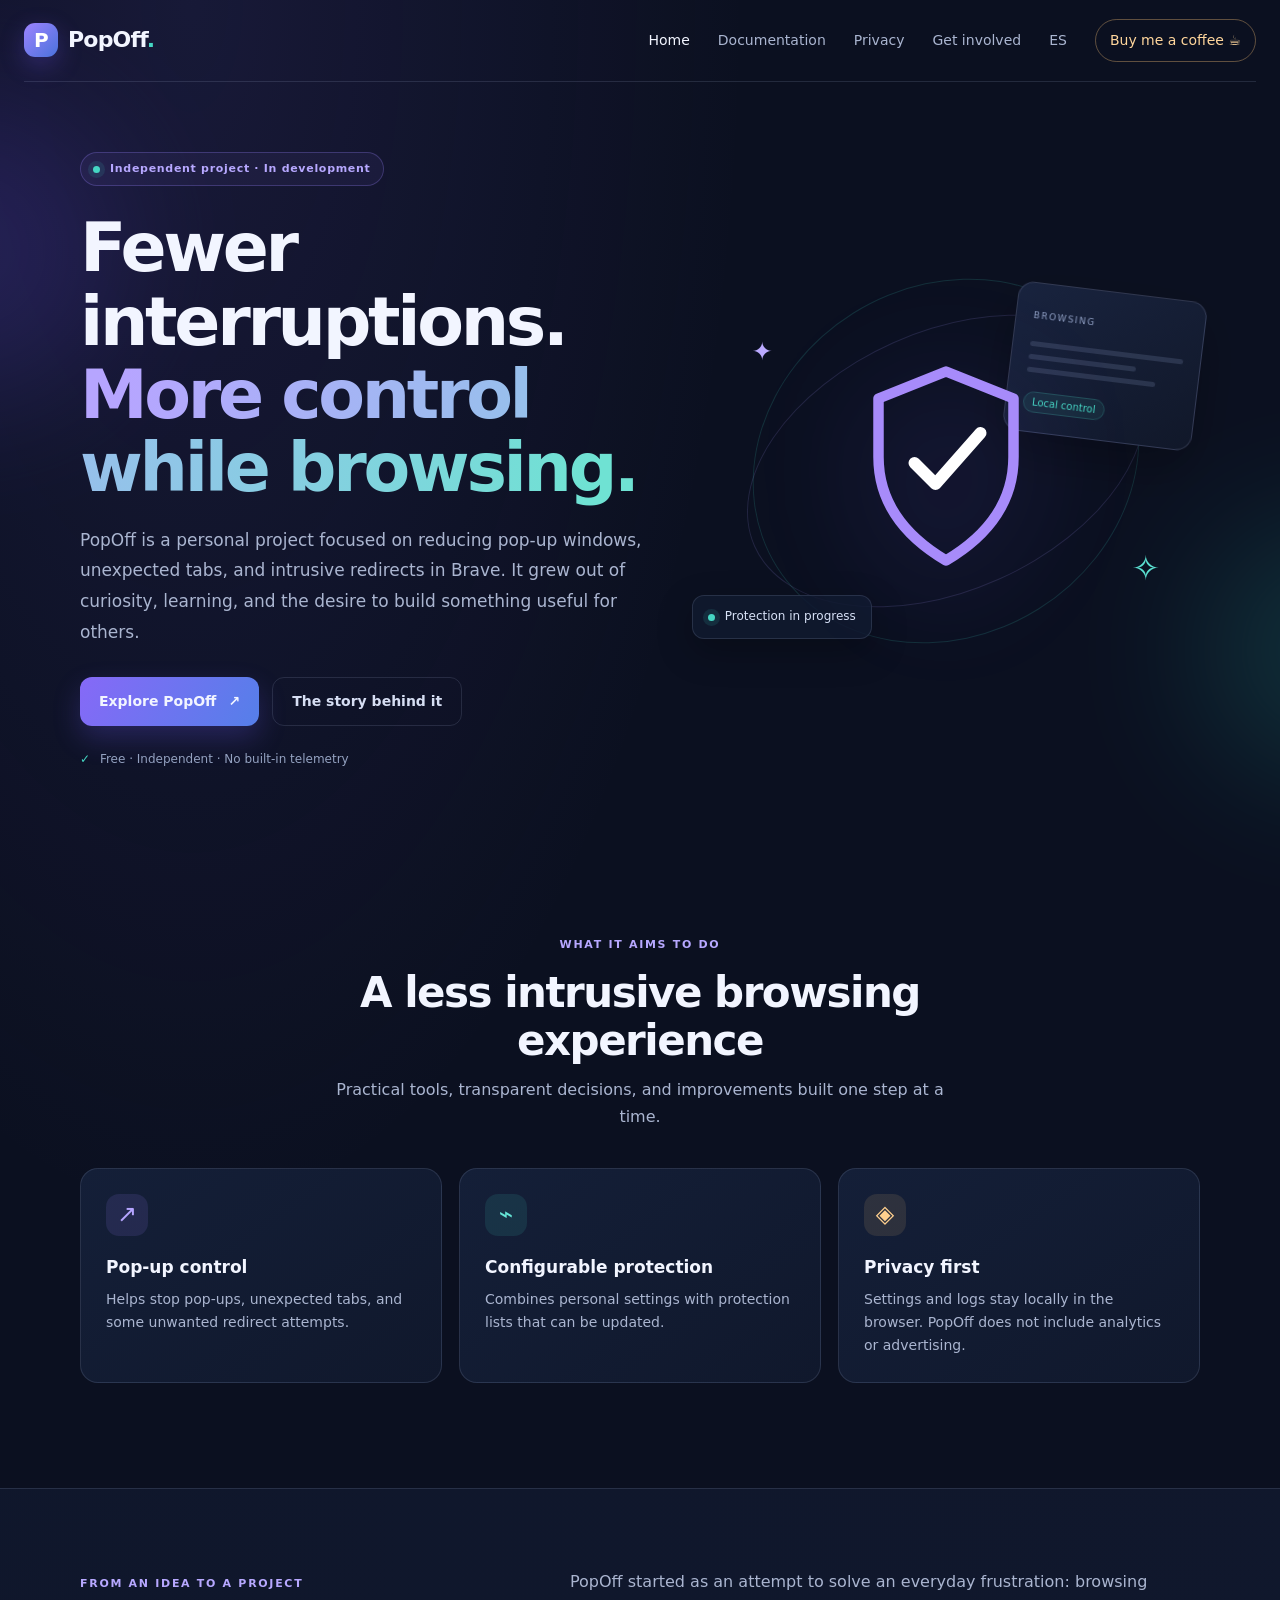
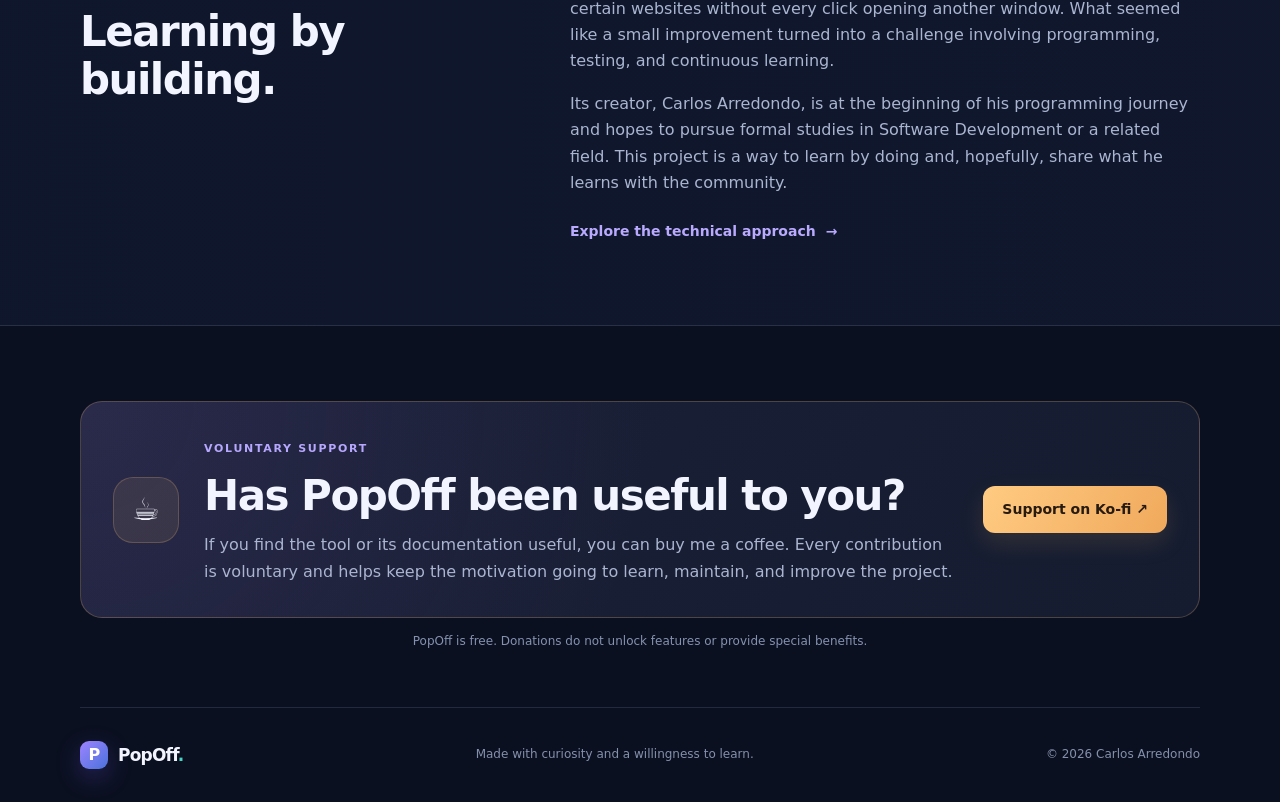
==== site/en/index.html @ ce839a7e "Add complete English version of the PopOff website" ====
<!doctype html>
<html lang="en"><head><meta charset="utf-8"><meta name="viewport" content="width=device-width,initial-scale=1"><meta name="theme-color" content="#0b1020"><meta name="description" content="PopOff is an independent project focused on reducing intrusive pop-ups and unwanted redirects in Brave."><title>PopOff — Browse with more peace of mind</title><link rel="stylesheet" href="../styles.css"><script defer src="../script.js"></script></head>
<body><div class="ambient ambient-one"></div><div class="ambient ambient-two"></div><header class="site-header"><a class="brand" href="index.html" aria-label="PopOff home"><span class="brand-mark">P</span><span>PopOff<span class="brand-dot">.</span></span></a><button class="menu-toggle" aria-label="Open menu" aria-expanded="false">☰</button><nav class="nav-links" aria-label="Main navigation"><a class="active" href="index.html">Home</a><a href="docs.html">Documentation</a><a href="privacy.html">Privacy</a><a href="contribute.html">Get involved</a><a class="language-switch" href="../index.html" lang="es" aria-label="Ver en español">ES</a><a class="nav-support" href="https://ko-fi.com/carlosarredondo24" target="_blank" rel="noopener noreferrer">Buy me a coffee ☕</a></nav></header>
<main><section class="hero wrap"><div class="hero-copy"><div class="eyebrow"><span class="pulse"></span> Independent project · In development</div><h1>Fewer interruptions.<br><span class="gradient-text">More control while browsing.</span></h1><p class="hero-lead">PopOff is a personal project focused on reducing pop-up windows, unexpected tabs, and intrusive redirects in Brave. It grew out of curiosity, learning, and the desire to build something useful for others.</p><div class="hero-actions"><a class="button button-primary" href="docs.html">Explore PopOff <span>↗</span></a><a class="button button-quiet" href="#story">The story behind it</a></div><div class="hero-note"><span class="check">✓</span> Free · Independent · No built-in telemetry</div></div>
<div class="hero-art" aria-label="Abstract digital protection illustration"><div class="orbit orbit-a"></div><div class="orbit orbit-b"></div><div class="glass-card card-back"><span class="tiny-label">BROWSING</span><div class="fake-lines"><i></i><i></i><i></i></div><span class="fake-pill">Local control</span></div><div class="shield"><svg viewBox="0 0 120 140" role="img" aria-label="Shield"><path d="M60 7 105 25v39c0 31-18 53-45 69C33 117 15 95 15 64V25z" fill="none" stroke="url(#g)" stroke-width="7" stroke-linejoin="round"/><path d="m39 68 14 14 30-34" fill="none" stroke="#fff" stroke-width="8" stroke-linecap="round" stroke-linejoin="round"/><defs><linearGradient id="g" x1="15" y1="7" x2="105" y2="133"><stop stop-color="#a78bfa"/><stop offset="1" stop-color="#35d6c5"/></linearGradient></defs></svg></div><div class="status-chip"><span class="status-dot"></span> Protection in progress</div><div class="spark spark-one">✦</div><div class="spark spark-two">✧</div></div></section>
<section class="wrap section"><div class="section-heading"><span class="kicker">WHAT IT AIMS TO DO</span><h2>A less intrusive browsing experience</h2><p>Practical tools, transparent decisions, and improvements built one step at a time.</p></div><div class="feature-grid"><article class="feature-card"><span class="feature-icon purple">↗</span><h3>Pop-up control</h3><p>Helps stop pop-ups, unexpected tabs, and some unwanted redirect attempts.</p></article><article class="feature-card"><span class="feature-icon teal">⌁</span><h3>Configurable protection</h3><p>Combines personal settings with protection lists that can be updated.</p></article><article class="feature-card"><span class="feature-icon amber">◈</span><h3>Privacy first</h3><p>Settings and logs stay locally in the browser. PopOff does not include analytics or advertising.</p></article></div></section>
<section class="story-section" id="story"><div class="wrap story-grid"><div><span class="kicker">FROM AN IDEA TO A PROJECT</span><h2>Learning by building.</h2></div><div class="story-copy"><p>PopOff started as an attempt to solve an everyday frustration: browsing certain websites without every click opening another window. What seemed like a small improvement turned into a challenge involving programming, testing, and continuous learning.</p><p>Its creator, Carlos Arredondo, is at the beginning of his programming journey and hopes to pursue formal studies in Software Development or a related field. This project is a way to learn by doing and, hopefully, share what he learns with the community.</p><a class="text-link" href="docs.html">Explore the technical approach <span>→</span></a></div></div></section>
<section class="wrap support-section"><div class="support-card"><div class="coffee-orb">☕</div><div><span class="kicker">VOLUNTARY SUPPORT</span><h2>Has PopOff been useful to you?</h2><p>If you find the tool or its documentation useful, you can buy me a coffee. Every contribution is voluntary and helps keep the motivation going to learn, maintain, and improve the project.</p></div><a class="button button-coffee" href="https://ko-fi.com/carlosarredondo24" target="_blank" rel="noopener noreferrer">Support on Ko-fi ↗</a></div><p class="support-footnote">PopOff is free. Donations do not unlock features or provide special benefits.</p></section></main>
<footer class="site-footer wrap"><a class="brand" href="index.html"><span class="brand-mark">P</span><span>PopOff<span class="brand-dot">.</span></span></a><span>Made with curiosity and a willingness to learn.</span><span>© <span data-year></span> Carlos Arredondo</span></footer></body></html>
---- site/styles.css ----
:root{color-scheme:dark;--bg:#0b1020;--panel:#111a30;--panel2:#151f39;--text:#f2f5ff;--muted:#aab5d0;--line:rgba(185,199,235,.14);--purple:#9a83ff;--teal:#45d6c3;--amber:#ffc778;--max:1120px}*{box-sizing:border-box}html{scroll-behavior:smooth}body{margin:0;background:radial-gradient(ellipse at 15% 0%,rgba(95,75,190,.15),transparent 36%),var(--bg);color:var(--text);font:16px/1.65 Inter,ui-sans-serif,system-ui,-apple-system,"Segoe UI",sans-serif;overflow-x:hidden}a{color:inherit;text-decoration:none}.wrap{width:min(var(--max),calc(100% - 48px));margin-inline:auto}.ambient{position:absolute;pointer-events:none;filter:blur(70px);opacity:.18;border-radius:50%;z-index:-1}.ambient-one{width:300px;height:300px;background:#7454ff;top:100px;left:-180px}.ambient-two{width:260px;height:260px;background:#25bba9;right:-180px;top:520px}.site-header{width:min(1280px,calc(100% - 48px));height:82px;margin:auto;display:flex;align-items:center;justify-content:space-between;border-bottom:1px solid var(--line);position:relative;z-index:5}.brand{display:inline-flex;align-items:center;gap:10px;font-size:22px;font-weight:800;letter-spacing:-.8px}.brand-mark{width:34px;height:34px;border-radius:11px;background:linear-gradient(135deg,#9d83ff,#4a72db);display:grid;place-items:center;color:white;font-size:20px;box-shadow:0 8px 24px #775bff44}.brand-dot{color:var(--teal)}.nav-links{display:flex;align-items:center;gap:28px;color:var(--muted);font-size:14px}.nav-links a{transition:color .2s}.nav-links a:hover,.nav-links a.active{color:var(--text)}.nav-support{padding:9px 14px;border:1px solid rgba(255,199,120,.35);border-radius:999px;color:#ffd69c!important}.menu-toggle{display:none;background:none;border:0;color:white;font-size:24px}.hero{min-height:610px;display:grid;grid-template-columns:1.05fr .95fr;align-items:center;gap:50px;padding-block:70px 90px}.eyebrow,.kicker{font-size:11px;font-weight:800;letter-spacing:1.7px;color:#b7a8ff}.eyebrow{display:inline-flex;align-items:center;gap:10px;padding:7px 12px;border:1px solid #9a83ff44;border-radius:99px;background:#9a83ff10;letter-spacing:.7px}.pulse,.status-dot{width:7px;height:7px;border-radius:50%;background:var(--teal);box-shadow:0 0 0 5px #45d6c31c}.hero h1{font-size:clamp(42px,5.4vw,68px);line-height:1.08;letter-spacing:-3.3px;margin:25px 0 20px}.gradient-text{background:linear-gradient(100deg,#b6a5ff 5%,#6fe2d3 95%);background-clip:text;color:transparent}.hero-lead{font-size:17px;color:var(--muted);max-width:610px;line-height:1.8}.hero-actions{display:flex;gap:13px;flex-wrap:wrap;margin-top:30px}.button{display:inline-flex;align-items:center;justify-content:center;gap:12px;padding:12px 19px;border-radius:12px;font-weight:750;font-size:14px;transition:transform .2s,box-shadow .2s}.button:hover{transform:translateY(-2px)}.button-primary{background:linear-gradient(120deg,#8669f7,#557fe9);box-shadow:0 12px 28px #725cfb3d}.button-quiet{border:1px solid var(--line);color:#d6def3}.hero-note{font-size:12px;color:#94a2c1;margin-top:24px}.check{color:var(--teal);font-weight:900;margin-right:6px}.hero-art{height:440px;position:relative;display:grid;place-items:center}.orbit{position:absolute;border:1px solid #a79bff26;border-radius:50%;transform:rotate(-24deg)}.orbit-a{width:420px;height:260px}.orbit-b{width:350px;height:400px;transform:rotate(58deg);border-color:#43d5c327}.shield{width:180px;height:200px;display:grid;place-items:center;filter:drop-shadow(0 20px 55px #765bff66);z-index:2}.shield svg{width:100%;height:100%;overflow:visible}.glass-card{position:absolute;width:190px;padding:17px;border:1px solid #c2cbef2b;border-radius:16px;background:linear-gradient(145deg,#1a2542dd,#11182add);backdrop-filter:blur(12px);box-shadow:0 20px 50px #0004}.card-back{right:0;top:50px;transform:rotate(7deg)}.tiny-label{font-size:9px;letter-spacing:1.5px;color:#91a1c5}.fake-lines{display:grid;gap:8px;margin:15px 0}.fake-lines i{height:5px;border-radius:9px;background:#8193bd35}.fake-lines i:nth-child(2){width:70%}.fake-lines i:nth-child(3){width:84%}.fake-pill{font-size:10px;color:var(--teal);background:#45d6c315;border:1px solid #45d6c333;padding:4px 8px;border-radius:99px}.status-chip{position:absolute;bottom:42px;left:0;padding:11px 15px;border:1px solid var(--line);border-radius:12px;background:#111a30d9;display:flex;align-items:center;gap:10px;font-size:12px;color:#d8e2f7;box-shadow:0 12px 35px #0004}.spark{position:absolute;color:#bbaaff}.spark-one{top:90px;left:60px;font-size:25px}.spark-two{bottom:85px;right:40px;font-size:34px;color:#5be0d1}.section{padding-block:70px 105px}.section-heading{text-align:center;max-width:620px;margin:0 auto 38px}.section-heading h2,.story-grid h2,.support-card h2{font-size:clamp(29px,3.5vw,42px);letter-spacing:-1.5px;line-height:1.15;margin:12px 0}.section-heading p,.support-card p{color:var(--muted);margin:0}.feature-grid{display:grid;grid-template-columns:repeat(3,1fr);gap:17px}.feature-card,.doc-cards article{background:linear-gradient(145deg,#141f38,#10182c);border:1px solid var(--line);border-radius:18px;padding:25px;min-height:200px}.feature-icon{width:42px;height:42px;display:grid;place-items:center;border-radius:13px;font-size:24px}.purple{background:#9a83ff20;color:#b6a5ff}.teal{background:#45d6c31c;color:#65e5d6}.amber{background:#ffc7781c;color:#ffd08e}.feature-card h3,.doc-cards h3{font-size:17px;margin:17px 0 7px}.feature-card p,.doc-cards p{color:var(--muted);font-size:14px;margin:0}.story-section{background:linear-gradient(90deg,#111a30b8,#121b31b8);border-block:1px solid var(--line);padding:80px 0}.story-grid{display:grid;grid-template-columns:.8fr 1.2fr;gap:70px;align-items:start}.story-copy{color:var(--muted);font-size:16px}.story-copy p:first-child{margin-top:0}.text-link{display:inline-flex;gap:10px;align-items:center;color:#b9aaff;font-weight:750;font-size:14px;margin-top:8px}.support-section{padding-block:75px 55px}.support-card{display:grid;grid-template-columns:auto 1fr auto;align-items:center;gap:25px;padding:32px;border:1px solid #ffc7783b;border-radius:22px;background:radial-gradient(circle at 0 0,#7555a72b,transparent 50%),linear-gradient(120deg,#1b2138,#151c30)}.coffee-orb{width:66px;height:66px;border-radius:20px;display:grid;place-items:center;font-size:31px;background:#ffc77818;border:1px solid #ffc77835}.button-coffee{background:linear-gradient(120deg,#ffcb82,#f0a95c);color:#271a10;white-space:nowrap;box-shadow:0 10px 25px #e6a95b24}.support-footnote{text-align:center;color:#8492b0;font-size:12px;margin:14px 0 0}.site-footer{min-height:95px;border-top:1px solid var(--line);display:flex;align-items:center;justify-content:space-between;gap:18px;color:#8390ac;font-size:12px}.site-footer .brand{color:var(--text);font-size:17px}.site-footer .brand-mark{width:28px;height:28px;font-size:16px;border-radius:9px}.page-main{padding-block:75px 100px;max-width:900px}.page-intro{padding-bottom:35px;border-bottom:1px solid var(--line);margin-bottom:35px}.page-intro h1{font-size:clamp(38px,5vw,58px);letter-spacing:-2px;line-height:1.1;margin:15px 0}.page-intro p{max-width:680px;color:var(--muted);font-size:17px}.status-label{display:inline-block;color:#75e1d3;background:#45d6c315;border:1px solid #45d6c333;border-radius:99px;padding:5px 11px;font-size:12px}.doc-block{padding:25px 0;border-bottom:1px solid var(--line)}.doc-block h2{font-size:24px;letter-spacing:-.7px;margin:0 0 13px}.doc-block p,.doc-block li{color:var(--muted);line-height:1.8}.doc-cards{display:grid;grid-template-columns:repeat(2,1fr);gap:13px;margin-top:18px}.doc-cards article{min-height:145px;padding:20px}.doc-cards h3{margin:0 0 7px}.principle-list{padding-left:20px}.principle-list li{padding:4px 0}.notice{margin-top:30px;padding:17px 20px;border-left:3px solid var(--teal);border-radius:0 12px 12px 0;background:#45d6c310;color:#b8c5df;font-size:14px}.doc-block code{color:#c7baff;background:#a28cff18;padding:2px 6px;border-radius:5px}@media(max-width:800px){.nav-links{gap:16px}.hero{grid-template-columns:1fr;padding-top:60px;gap:10px}.hero-art{height:340px;max-width:520px;width:100%;margin:auto}.orbit-a{width:340px}.orbit-b{height:330px}.feature-grid{grid-template-columns:1fr}.feature-card{min-height:0}.story-grid{grid-template-columns:1fr;gap:18px}.support-card{grid-template-columns:auto 1fr}.support-card .button{grid-column:1/-1;justify-self:start}.site-footer{flex-wrap:wrap;padding-block:20px}.site-footer span:nth-child(2){display:none}}@media(max-width:620px){.wrap,.site-header{width:calc(100% - 34px)}.site-header{height:70px}.menu-toggle{display:block}.nav-links{display:none;position:absolute;top:70px;left:0;right:0;padding:18px;background:#111a30;border:1px solid var(--line);border-radius:0 0 16px 16px;flex-direction:column;align-items:stretch;gap:14px}.nav-links.open{display:flex}.nav-support{text-align:center}.hero{padding-block:55px 55px}.hero h1{letter-spacing:-2px}.hero-lead{font-size:15px}.hero-art{height:300px}.shield{width:140px;height:160px}.card-back{right:-3px;top:20px;transform:scale(.82) rotate(7deg)}.status-chip{bottom:18px;left:-4px}.orbit-a{width:285px;height:210px}.orbit-b{height:280px}.section{padding-block:45px 70px}.story-section{padding-block:55px}.support-section{padding-block:50px 35px}.support-card{grid-template-columns:1fr;padding:24px}.coffee-orb{width:54px;height:54px}.support-card .button{width:100%}.page-main{padding-block:55px 70px}.doc-cards{grid-template-columns:1fr}.site-footer{justify-content:space-between}.site-footer>span:last-child{width:100%}}
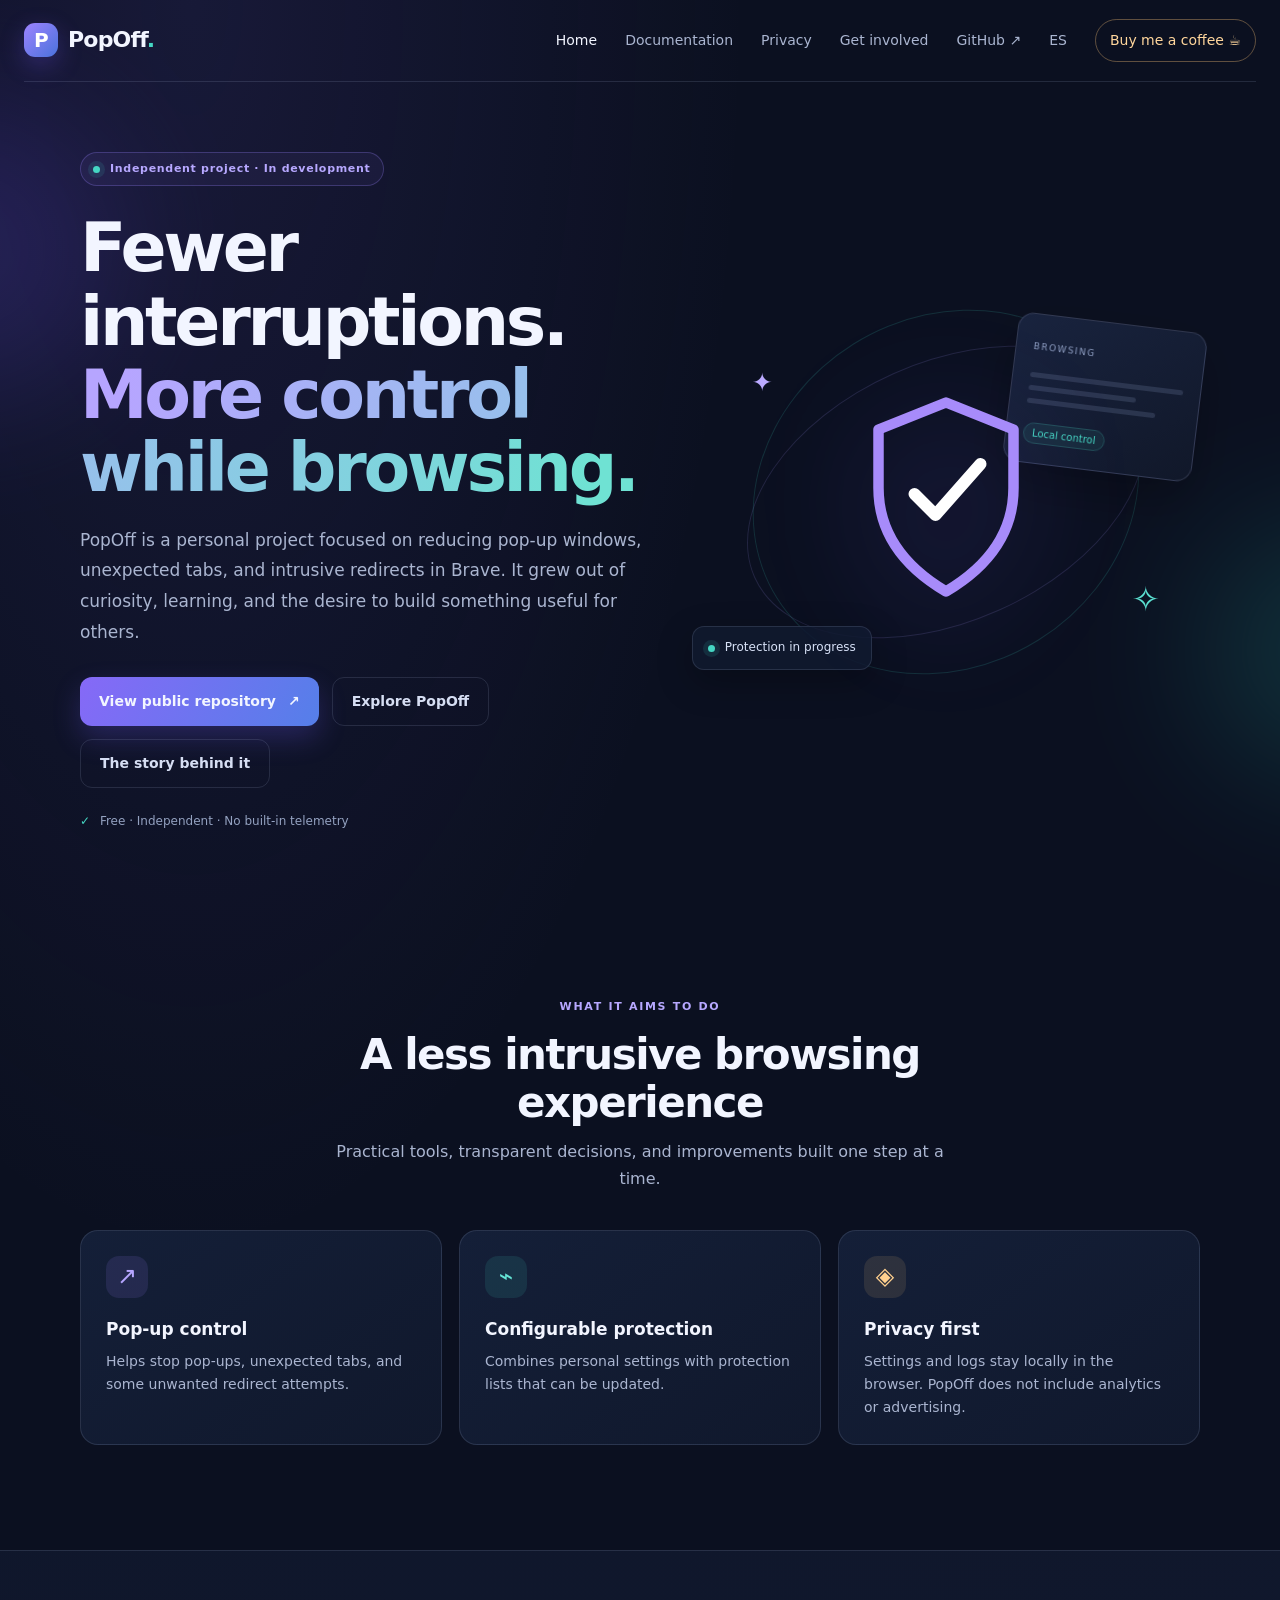
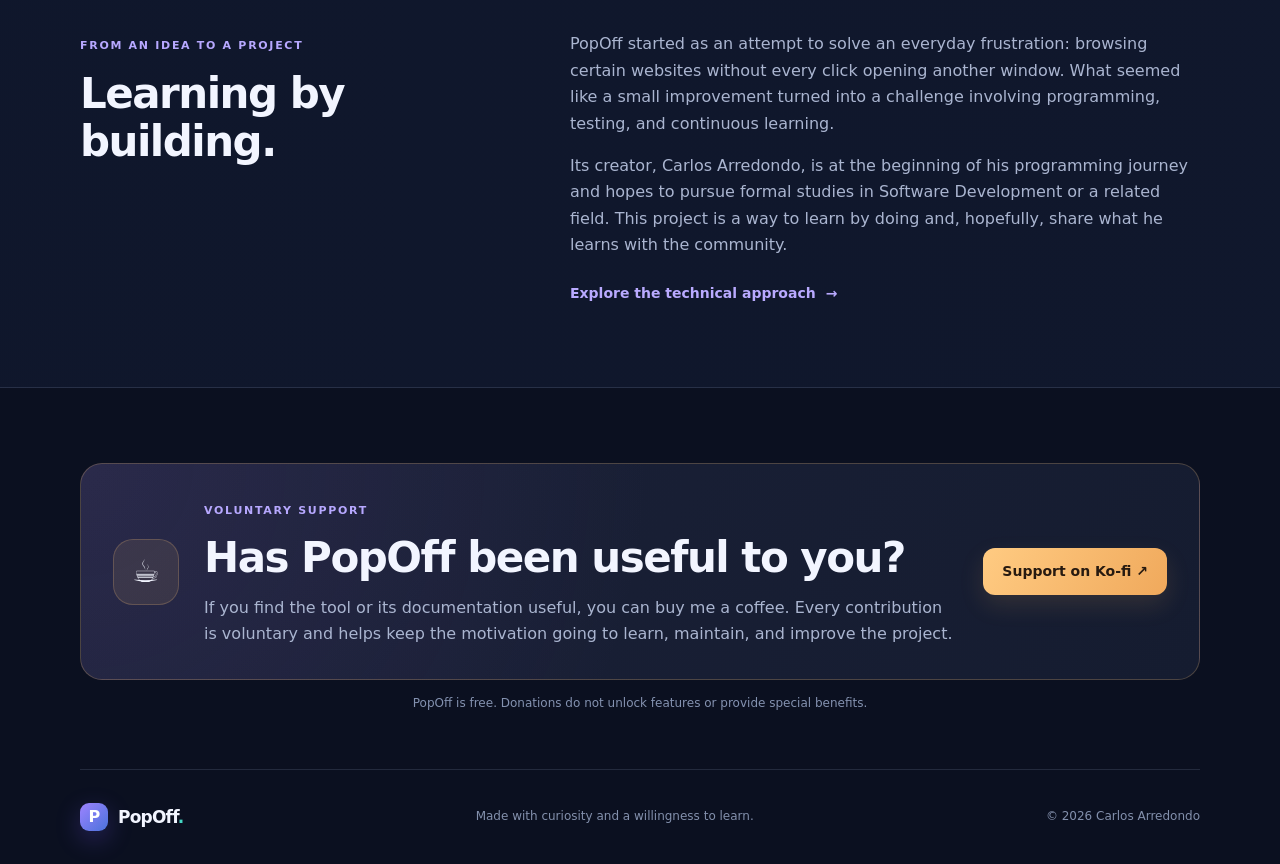
==== commit 2cfe6151: "Add clear GitHub repository links across bilingual site" ====
--- a/site/en/index.html
+++ b/site/en/index.html
@@ -1,7 +1,7 @@
 <!doctype html>
 <html lang="en"><head><meta charset="utf-8"><meta name="viewport" content="width=device-width,initial-scale=1"><meta name="theme-color" content="#0b1020"><meta name="description" content="PopOff is an independent project focused on reducing intrusive pop-ups and unwanted redirects in Brave."><title>PopOff — Browse with more peace of mind</title><link rel="stylesheet" href="../styles.css"><script defer src="../script.js"></script></head>
-<body><div class="ambient ambient-one"></div><div class="ambient ambient-two"></div><header class="site-header"><a class="brand" href="index.html" aria-label="PopOff home"><span class="brand-mark">P</span><span>PopOff<span class="brand-dot">.</span></span></a><button class="menu-toggle" aria-label="Open menu" aria-expanded="false">☰</button><nav class="nav-links" aria-label="Main navigation"><a class="active" href="index.html">Home</a><a href="docs.html">Documentation</a><a href="privacy.html">Privacy</a><a href="contribute.html">Get involved</a><a class="language-switch" href="../index.html" lang="es" aria-label="Ver en español">ES</a><a class="nav-support" href="https://ko-fi.com/carlosarredondo24" target="_blank" rel="noopener noreferrer">Buy me a coffee ☕</a></nav></header>
-<main><section class="hero wrap"><div class="hero-copy"><div class="eyebrow"><span class="pulse"></span> Independent project · In development</div><h1>Fewer interruptions.<br><span class="gradient-text">More control while browsing.</span></h1><p class="hero-lead">PopOff is a personal project focused on reducing pop-up windows, unexpected tabs, and intrusive redirects in Brave. It grew out of curiosity, learning, and the desire to build something useful for others.</p><div class="hero-actions"><a class="button button-primary" href="docs.html">Explore PopOff <span>↗</span></a><a class="button button-quiet" href="#story">The story behind it</a></div><div class="hero-note"><span class="check">✓</span> Free · Independent · No built-in telemetry</div></div>
+<body><div class="ambient ambient-one"></div><div class="ambient ambient-two"></div><header class="site-header"><a class="brand" href="index.html" aria-label="PopOff home"><span class="brand-mark">P</span><span>PopOff<span class="brand-dot">.</span></span></a><button class="menu-toggle" aria-label="Open menu" aria-expanded="false">☰</button><nav class="nav-links" aria-label="Main navigation"><a class="active" href="index.html">Home</a><a href="docs.html">Documentation</a><a href="privacy.html">Privacy</a><a href="contribute.html">Get involved</a><a class="nav-github" href="https://github.com/xGalamothx/popoff-lists" target="_blank" rel="noopener noreferrer" aria-label="PopOff public repository on GitHub">GitHub ↗</a><a class="language-switch" href="../index.html" lang="es" data-language-choice="es" aria-label="Ver en español">ES</a><a class="nav-support" href="https://ko-fi.com/carlosarredondo24" target="_blank" rel="noopener noreferrer">Buy me a coffee ☕</a></nav></header>
+<main><section class="hero wrap"><div class="hero-copy"><div class="eyebrow"><span class="pulse"></span> Independent project · In development</div><h1>Fewer interruptions.<br><span class="gradient-text">More control while browsing.</span></h1><p class="hero-lead">PopOff is a personal project focused on reducing pop-up windows, unexpected tabs, and intrusive redirects in Brave. It grew out of curiosity, learning, and the desire to build something useful for others.</p><div class="hero-actions"><a class="button button-primary" href="https://github.com/xGalamothx/popoff-lists" target="_blank" rel="noopener noreferrer">View public repository <span>↗</span></a><a class="button button-quiet" href="docs.html">Explore PopOff</a><a class="button button-quiet" href="#story">The story behind it</a></div><div class="hero-note"><span class="check">✓</span> Free · Independent · No built-in telemetry</div></div>
 <div class="hero-art" aria-label="Abstract digital protection illustration"><div class="orbit orbit-a"></div><div class="orbit orbit-b"></div><div class="glass-card card-back"><span class="tiny-label">BROWSING</span><div class="fake-lines"><i></i><i></i><i></i></div><span class="fake-pill">Local control</span></div><div class="shield"><svg viewBox="0 0 120 140" role="img" aria-label="Shield"><path d="M60 7 105 25v39c0 31-18 53-45 69C33 117 15 95 15 64V25z" fill="none" stroke="url(#g)" stroke-width="7" stroke-linejoin="round"/><path d="m39 68 14 14 30-34" fill="none" stroke="#fff" stroke-width="8" stroke-linecap="round" stroke-linejoin="round"/><defs><linearGradient id="g" x1="15" y1="7" x2="105" y2="133"><stop stop-color="#a78bfa"/><stop offset="1" stop-color="#35d6c5"/></linearGradient></defs></svg></div><div class="status-chip"><span class="status-dot"></span> Protection in progress</div><div class="spark spark-one">✦</div><div class="spark spark-two">✧</div></div></section>
 <section class="wrap section"><div class="section-heading"><span class="kicker">WHAT IT AIMS TO DO</span><h2>A less intrusive browsing experience</h2><p>Practical tools, transparent decisions, and improvements built one step at a time.</p></div><div class="feature-grid"><article class="feature-card"><span class="feature-icon purple">↗</span><h3>Pop-up control</h3><p>Helps stop pop-ups, unexpected tabs, and some unwanted redirect attempts.</p></article><article class="feature-card"><span class="feature-icon teal">⌁</span><h3>Configurable protection</h3><p>Combines personal settings with protection lists that can be updated.</p></article><article class="feature-card"><span class="feature-icon amber">◈</span><h3>Privacy first</h3><p>Settings and logs stay locally in the browser. PopOff does not include analytics or advertising.</p></article></div></section>
 <section class="story-section" id="story"><div class="wrap story-grid"><div><span class="kicker">FROM AN IDEA TO A PROJECT</span><h2>Learning by building.</h2></div><div class="story-copy"><p>PopOff started as an attempt to solve an everyday frustration: browsing certain websites without every click opening another window. What seemed like a small improvement turned into a challenge involving programming, testing, and continuous learning.</p><p>Its creator, Carlos Arredondo, is at the beginning of his programming journey and hopes to pursue formal studies in Software Development or a related field. This project is a way to learn by doing and, hopefully, share what he learns with the community.</p><a class="text-link" href="docs.html">Explore the technical approach <span>→</span></a></div></div></section>
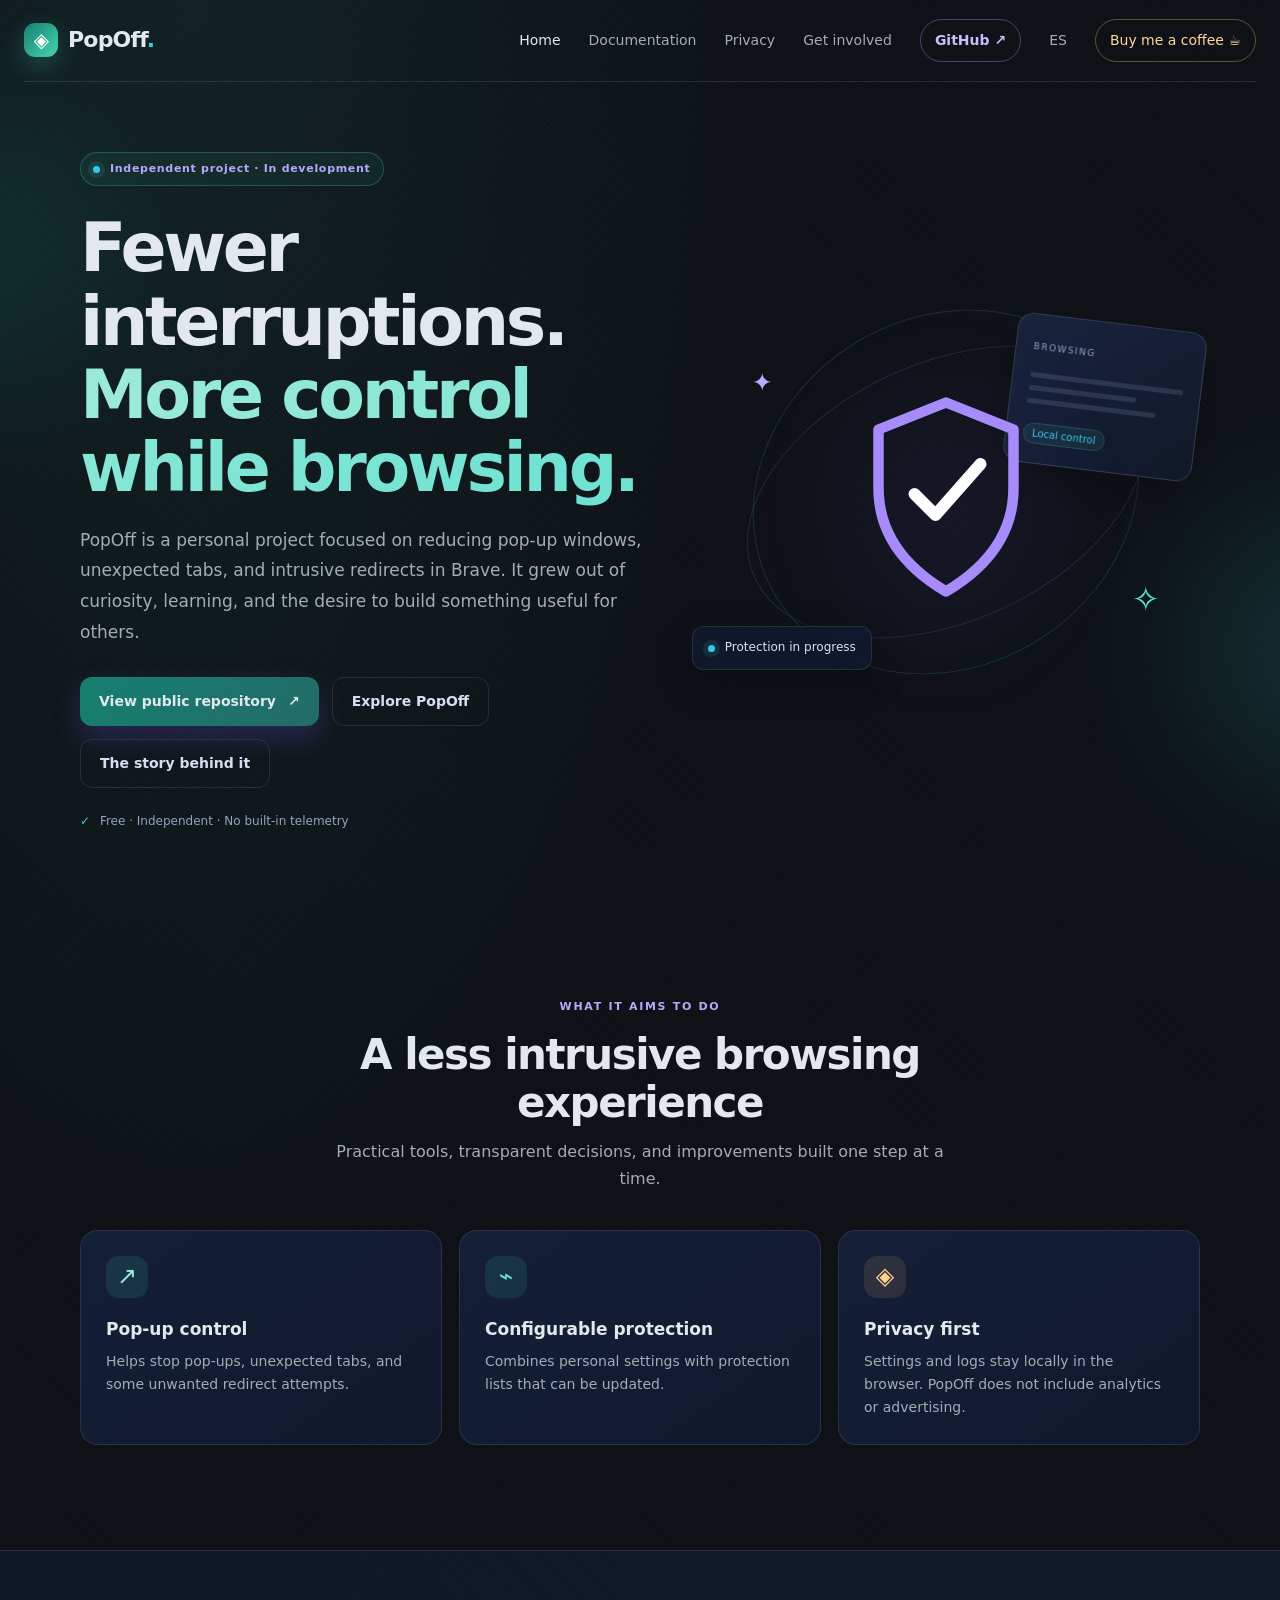
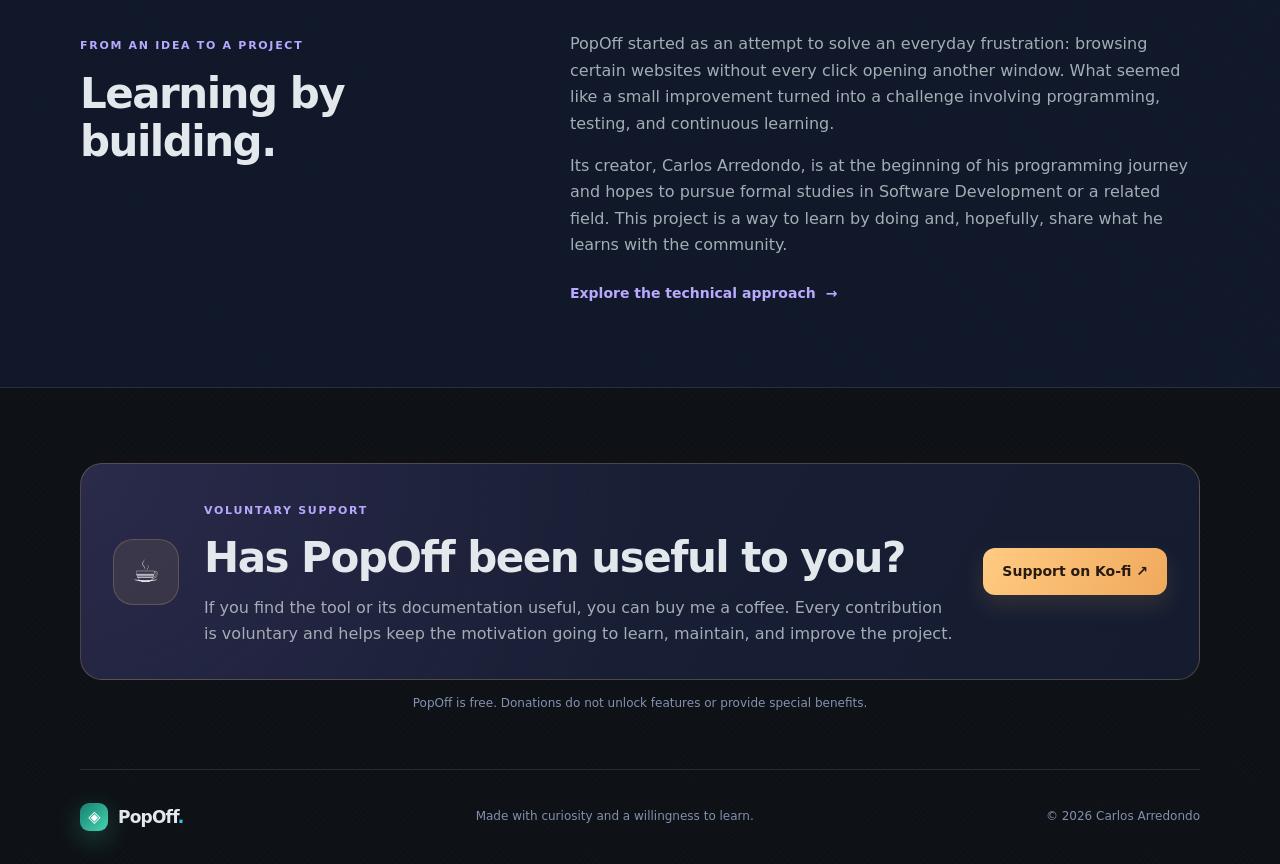
==== commit d5d68c0a: "Refresh public site with PopOff Graphite visual identity" ====
--- a/site/en/index.html
+++ b/site/en/index.html
@@ -1,9 +1,9 @@
 <!doctype html>
-<html lang="en"><head><meta charset="utf-8"><meta name="viewport" content="width=device-width,initial-scale=1"><meta name="theme-color" content="#0b1020"><meta name="description" content="PopOff is an independent project focused on reducing intrusive pop-ups and unwanted redirects in Brave."><title>PopOff — Browse with more peace of mind</title><link rel="stylesheet" href="../styles.css"><script defer src="../script.js"></script></head>
-<body><div class="ambient ambient-one"></div><div class="ambient ambient-two"></div><header class="site-header"><a class="brand" href="index.html" aria-label="PopOff home"><span class="brand-mark">P</span><span>PopOff<span class="brand-dot">.</span></span></a><button class="menu-toggle" aria-label="Open menu" aria-expanded="false">☰</button><nav class="nav-links" aria-label="Main navigation"><a class="active" href="index.html">Home</a><a href="docs.html">Documentation</a><a href="privacy.html">Privacy</a><a href="contribute.html">Get involved</a><a class="nav-github" href="https://github.com/xGalamothx/popoff-lists" target="_blank" rel="noopener noreferrer" aria-label="PopOff public repository on GitHub">GitHub ↗</a><a class="language-switch" href="../index.html" lang="es" data-language-choice="es" aria-label="Ver en español">ES</a><a class="nav-support" href="https://ko-fi.com/carlosarredondo24" target="_blank" rel="noopener noreferrer">Buy me a coffee ☕</a></nav></header>
+<html lang="en"><head><meta charset="utf-8"><meta name="viewport" content="width=device-width,initial-scale=1"><meta name="theme-color" content="#0e1217"><meta name="description" content="PopOff is an independent project focused on reducing intrusive pop-ups and unwanted redirects in Brave."><title>PopOff — Browse with more peace of mind</title><link rel="stylesheet" href="../styles.css"><script defer src="../script.js"></script></head>
+<body><div class="ambient ambient-one"></div><div class="ambient ambient-two"></div><header class="site-header"><a class="brand" href="index.html" aria-label="PopOff home"><span class="brand-mark" aria-hidden="true">◈</span><span>PopOff<span class="brand-dot">.</span></span></a><button class="menu-toggle" aria-label="Open menu" aria-expanded="false">☰</button><nav class="nav-links" aria-label="Main navigation"><a class="active" href="index.html">Home</a><a href="docs.html">Documentation</a><a href="privacy.html">Privacy</a><a href="contribute.html">Get involved</a><a class="nav-github" href="https://github.com/xGalamothx/popoff-lists" target="_blank" rel="noopener noreferrer" aria-label="PopOff public repository on GitHub">GitHub ↗</a><a class="language-switch" href="../index.html" lang="es" data-language-choice="es" aria-label="Ver en español">ES</a><a class="nav-support" href="https://ko-fi.com/carlosarredondo24" target="_blank" rel="noopener noreferrer">Buy me a coffee ☕</a></nav></header>
 <main><section class="hero wrap"><div class="hero-copy"><div class="eyebrow"><span class="pulse"></span> Independent project · In development</div><h1>Fewer interruptions.<br><span class="gradient-text">More control while browsing.</span></h1><p class="hero-lead">PopOff is a personal project focused on reducing pop-up windows, unexpected tabs, and intrusive redirects in Brave. It grew out of curiosity, learning, and the desire to build something useful for others.</p><div class="hero-actions"><a class="button button-primary" href="https://github.com/xGalamothx/popoff-lists" target="_blank" rel="noopener noreferrer">View public repository <span>↗</span></a><a class="button button-quiet" href="docs.html">Explore PopOff</a><a class="button button-quiet" href="#story">The story behind it</a></div><div class="hero-note"><span class="check">✓</span> Free · Independent · No built-in telemetry</div></div>
 <div class="hero-art" aria-label="Abstract digital protection illustration"><div class="orbit orbit-a"></div><div class="orbit orbit-b"></div><div class="glass-card card-back"><span class="tiny-label">BROWSING</span><div class="fake-lines"><i></i><i></i><i></i></div><span class="fake-pill">Local control</span></div><div class="shield"><svg viewBox="0 0 120 140" role="img" aria-label="Shield"><path d="M60 7 105 25v39c0 31-18 53-45 69C33 117 15 95 15 64V25z" fill="none" stroke="url(#g)" stroke-width="7" stroke-linejoin="round"/><path d="m39 68 14 14 30-34" fill="none" stroke="#fff" stroke-width="8" stroke-linecap="round" stroke-linejoin="round"/><defs><linearGradient id="g" x1="15" y1="7" x2="105" y2="133"><stop stop-color="#a78bfa"/><stop offset="1" stop-color="#35d6c5"/></linearGradient></defs></svg></div><div class="status-chip"><span class="status-dot"></span> Protection in progress</div><div class="spark spark-one">✦</div><div class="spark spark-two">✧</div></div></section>
 <section class="wrap section"><div class="section-heading"><span class="kicker">WHAT IT AIMS TO DO</span><h2>A less intrusive browsing experience</h2><p>Practical tools, transparent decisions, and improvements built one step at a time.</p></div><div class="feature-grid"><article class="feature-card"><span class="feature-icon purple">↗</span><h3>Pop-up control</h3><p>Helps stop pop-ups, unexpected tabs, and some unwanted redirect attempts.</p></article><article class="feature-card"><span class="feature-icon teal">⌁</span><h3>Configurable protection</h3><p>Combines personal settings with protection lists that can be updated.</p></article><article class="feature-card"><span class="feature-icon amber">◈</span><h3>Privacy first</h3><p>Settings and logs stay locally in the browser. PopOff does not include analytics or advertising.</p></article></div></section>
 <section class="story-section" id="story"><div class="wrap story-grid"><div><span class="kicker">FROM AN IDEA TO A PROJECT</span><h2>Learning by building.</h2></div><div class="story-copy"><p>PopOff started as an attempt to solve an everyday frustration: browsing certain websites without every click opening another window. What seemed like a small improvement turned into a challenge involving programming, testing, and continuous learning.</p><p>Its creator, Carlos Arredondo, is at the beginning of his programming journey and hopes to pursue formal studies in Software Development or a related field. This project is a way to learn by doing and, hopefully, share what he learns with the community.</p><a class="text-link" href="docs.html">Explore the technical approach <span>→</span></a></div></div></section>
 <section class="wrap support-section"><div class="support-card"><div class="coffee-orb">☕</div><div><span class="kicker">VOLUNTARY SUPPORT</span><h2>Has PopOff been useful to you?</h2><p>If you find the tool or its documentation useful, you can buy me a coffee. Every contribution is voluntary and helps keep the motivation going to learn, maintain, and improve the project.</p></div><a class="button button-coffee" href="https://ko-fi.com/carlosarredondo24" target="_blank" rel="noopener noreferrer">Support on Ko-fi ↗</a></div><p class="support-footnote">PopOff is free. Donations do not unlock features or provide special benefits.</p></section></main>
-<footer class="site-footer wrap"><a class="brand" href="index.html"><span class="brand-mark">P</span><span>PopOff<span class="brand-dot">.</span></span></a><span>Made with curiosity and a willingness to learn.</span><span>© <span data-year></span> Carlos Arredondo</span></footer></body></html>+<footer class="site-footer wrap"><a class="brand" href="index.html"><span class="brand-mark" aria-hidden="true">◈</span><span>PopOff<span class="brand-dot">.</span></span></a><span>Made with curiosity and a willingness to learn.</span><span>© <span data-year></span> Carlos Arredondo</span></footer></body></html>
--- a/site/styles.css
+++ b/site/styles.css
@@ -1 +1,2 @@
-:root{color-scheme:dark;--bg:#0b1020;--panel:#111a30;--panel2:#151f39;--text:#f2f5ff;--muted:#aab5d0;--line:rgba(185,199,235,.14);--purple:#9a83ff;--teal:#45d6c3;--amber:#ffc778;--max:1120px}*{box-sizing:border-box}html{scroll-behavior:smooth}body{margin:0;background:radial-gradient(ellipse at 15% 0%,rgba(95,75,190,.15),transparent 36%),var(--bg);color:var(--text);font:16px/1.65 Inter,ui-sans-serif,system-ui,-apple-system,"Segoe UI",sans-serif;overflow-x:hidden}a{color:inherit;text-decoration:none}.wrap{width:min(var(--max),calc(100% - 48px));margin-inline:auto}.ambient{position:absolute;pointer-events:none;filter:blur(70px);opacity:.18;border-radius:50%;z-index:-1}.ambient-one{width:300px;height:300px;background:#7454ff;top:100px;left:-180px}.ambient-two{width:260px;height:260px;background:#25bba9;right:-180px;top:520px}.site-header{width:min(1280px,calc(100% - 48px));height:82px;margin:auto;display:flex;align-items:center;justify-content:space-between;border-bottom:1px solid var(--line);position:relative;z-index:5}.brand{display:inline-flex;align-items:center;gap:10px;font-size:22px;font-weight:800;letter-spacing:-.8px}.brand-mark{width:34px;height:34px;border-radius:11px;background:linear-gradient(135deg,#9d83ff,#4a72db);display:grid;place-items:center;color:white;font-size:20px;box-shadow:0 8px 24px #775bff44}.brand-dot{color:var(--teal)}.nav-links{display:flex;align-items:center;gap:28px;color:var(--muted);font-size:14px}.nav-links a{transition:color .2s}.nav-links a:hover,.nav-links a.active{color:var(--text)}.nav-support{padding:9px 14px;border:1px solid rgba(255,199,120,.35);border-radius:999px;color:#ffd69c!important}.menu-toggle{display:none;background:none;border:0;color:white;font-size:24px}.hero{min-height:610px;display:grid;grid-template-columns:1.05fr .95fr;align-items:center;gap:50px;padding-block:70px 90px}.eyebrow,.kicker{font-size:11px;font-weight:800;letter-spacing:1.7px;color:#b7a8ff}.eyebrow{display:inline-flex;align-items:center;gap:10px;padding:7px 12px;border:1px solid #9a83ff44;border-radius:99px;background:#9a83ff10;letter-spacing:.7px}.pulse,.status-dot{width:7px;height:7px;border-radius:50%;background:var(--teal);box-shadow:0 0 0 5px #45d6c31c}.hero h1{font-size:clamp(42px,5.4vw,68px);line-height:1.08;letter-spacing:-3.3px;margin:25px 0 20px}.gradient-text{background:linear-gradient(100deg,#b6a5ff 5%,#6fe2d3 95%);background-clip:text;color:transparent}.hero-lead{font-size:17px;color:var(--muted);max-width:610px;line-height:1.8}.hero-actions{display:flex;gap:13px;flex-wrap:wrap;margin-top:30px}.button{display:inline-flex;align-items:center;justify-content:center;gap:12px;padding:12px 19px;border-radius:12px;font-weight:750;font-size:14px;transition:transform .2s,box-shadow .2s}.button:hover{transform:translateY(-2px)}.button-primary{background:linear-gradient(120deg,#8669f7,#557fe9);box-shadow:0 12px 28px #725cfb3d}.button-quiet{border:1px solid var(--line);color:#d6def3}.hero-note{font-size:12px;color:#94a2c1;margin-top:24px}.check{color:var(--teal);font-weight:900;margin-right:6px}.hero-art{height:440px;position:relative;display:grid;place-items:center}.orbit{position:absolute;border:1px solid #a79bff26;border-radius:50%;transform:rotate(-24deg)}.orbit-a{width:420px;height:260px}.orbit-b{width:350px;height:400px;transform:rotate(58deg);border-color:#43d5c327}.shield{width:180px;height:200px;display:grid;place-items:center;filter:drop-shadow(0 20px 55px #765bff66);z-index:2}.shield svg{width:100%;height:100%;overflow:visible}.glass-card{position:absolute;width:190px;padding:17px;border:1px solid #c2cbef2b;border-radius:16px;background:linear-gradient(145deg,#1a2542dd,#11182add);backdrop-filter:blur(12px);box-shadow:0 20px 50px #0004}.card-back{right:0;top:50px;transform:rotate(7deg)}.tiny-label{font-size:9px;letter-spacing:1.5px;color:#91a1c5}.fake-lines{display:grid;gap:8px;margin:15px 0}.fake-lines i{height:5px;border-radius:9px;background:#8193bd35}.fake-lines i:nth-child(2){width:70%}.fake-lines i:nth-child(3){width:84%}.fake-pill{font-size:10px;color:var(--teal);background:#45d6c315;border:1px solid #45d6c333;padding:4px 8px;border-radius:99px}.status-chip{position:absolute;bottom:42px;left:0;padding:11px 15px;border:1px solid var(--line);border-radius:12px;background:#111a30d9;display:flex;align-items:center;gap:10px;font-size:12px;color:#d8e2f7;box-shadow:0 12px 35px #0004}.spark{position:absolute;color:#bbaaff}.spark-one{top:90px;left:60px;font-size:25px}.spark-two{bottom:85px;right:40px;font-size:34px;color:#5be0d1}.section{padding-block:70px 105px}.section-heading{text-align:center;max-width:620px;margin:0 auto 38px}.section-heading h2,.story-grid h2,.support-card h2{font-size:clamp(29px,3.5vw,42px);letter-spacing:-1.5px;line-height:1.15;margin:12px 0}.section-heading p,.support-card p{color:var(--muted);margin:0}.feature-grid{display:grid;grid-template-columns:repeat(3,1fr);gap:17px}.feature-card,.doc-cards article{background:linear-gradient(145deg,#141f38,#10182c);border:1px solid var(--line);border-radius:18px;padding:25px;min-height:200px}.feature-icon{width:42px;height:42px;display:grid;place-items:center;border-radius:13px;font-size:24px}.purple{background:#9a83ff20;color:#b6a5ff}.teal{background:#45d6c31c;color:#65e5d6}.amber{background:#ffc7781c;color:#ffd08e}.feature-card h3,.doc-cards h3{font-size:17px;margin:17px 0 7px}.feature-card p,.doc-cards p{color:var(--muted);font-size:14px;margin:0}.story-section{background:linear-gradient(90deg,#111a30b8,#121b31b8);border-block:1px solid var(--line);padding:80px 0}.story-grid{display:grid;grid-template-columns:.8fr 1.2fr;gap:70px;align-items:start}.story-copy{color:var(--muted);font-size:16px}.story-copy p:first-child{margin-top:0}.text-link{display:inline-flex;gap:10px;align-items:center;color:#b9aaff;font-weight:750;font-size:14px;margin-top:8px}.support-section{padding-block:75px 55px}.support-card{display:grid;grid-template-columns:auto 1fr auto;align-items:center;gap:25px;padding:32px;border:1px solid #ffc7783b;border-radius:22px;background:radial-gradient(circle at 0 0,#7555a72b,transparent 50%),linear-gradient(120deg,#1b2138,#151c30)}.coffee-orb{width:66px;height:66px;border-radius:20px;display:grid;place-items:center;font-size:31px;background:#ffc77818;border:1px solid #ffc77835}.button-coffee{background:linear-gradient(120deg,#ffcb82,#f0a95c);color:#271a10;white-space:nowrap;box-shadow:0 10px 25px #e6a95b24}.support-footnote{text-align:center;color:#8492b0;font-size:12px;margin:14px 0 0}.site-footer{min-height:95px;border-top:1px solid var(--line);display:flex;align-items:center;justify-content:space-between;gap:18px;color:#8390ac;font-size:12px}.site-footer .brand{color:var(--text);font-size:17px}.site-footer .brand-mark{width:28px;height:28px;font-size:16px;border-radius:9px}.page-main{padding-block:75px 100px;max-width:900px}.page-intro{padding-bottom:35px;border-bottom:1px solid var(--line);margin-bottom:35px}.page-intro h1{font-size:clamp(38px,5vw,58px);letter-spacing:-2px;line-height:1.1;margin:15px 0}.page-intro p{max-width:680px;color:var(--muted);font-size:17px}.status-label{display:inline-block;color:#75e1d3;background:#45d6c315;border:1px solid #45d6c333;border-radius:99px;padding:5px 11px;font-size:12px}.doc-block{padding:25px 0;border-bottom:1px solid var(--line)}.doc-block h2{font-size:24px;letter-spacing:-.7px;margin:0 0 13px}.doc-block p,.doc-block li{color:var(--muted);line-height:1.8}.doc-cards{display:grid;grid-template-columns:repeat(2,1fr);gap:13px;margin-top:18px}.doc-cards article{min-height:145px;padding:20px}.doc-cards h3{margin:0 0 7px}.principle-list{padding-left:20px}.principle-list li{padding:4px 0}.notice{margin-top:30px;padding:17px 20px;border-left:3px solid var(--teal);border-radius:0 12px 12px 0;background:#45d6c310;color:#b8c5df;font-size:14px}.doc-block code{color:#c7baff;background:#a28cff18;padding:2px 6px;border-radius:5px}@media(max-width:800px){.nav-links{gap:16px}.hero{grid-template-columns:1fr;padding-top:60px;gap:10px}.hero-art{height:340px;max-width:520px;width:100%;margin:auto}.orbit-a{width:340px}.orbit-b{height:330px}.feature-grid{grid-template-columns:1fr}.feature-card{min-height:0}.story-grid{grid-template-columns:1fr;gap:18px}.support-card{grid-template-columns:auto 1fr}.support-card .button{grid-column:1/-1;justify-self:start}.site-footer{flex-wrap:wrap;padding-block:20px}.site-footer span:nth-child(2){display:none}}@media(max-width:620px){.wrap,.site-header{width:calc(100% - 34px)}.site-header{height:70px}.menu-toggle{display:block}.nav-links{display:none;position:absolute;top:70px;left:0;right:0;padding:18px;background:#111a30;border:1px solid var(--line);border-radius:0 0 16px 16px;flex-direction:column;align-items:stretch;gap:14px}.nav-links.open{display:flex}.nav-support{text-align:center}.hero{padding-block:55px 55px}.hero h1{letter-spacing:-2px}.hero-lead{font-size:15px}.hero-art{height:300px}.shield{width:140px;height:160px}.card-back{right:-3px;top:20px;transform:scale(.82) rotate(7deg)}.status-chip{bottom:18px;left:-4px}.orbit-a{width:285px;height:210px}.orbit-b{height:280px}.section{padding-block:45px 70px}.story-section{padding-block:55px}.support-section{padding-block:50px 35px}.support-card{grid-template-columns:1fr;padding:24px}.coffee-orb{width:54px;height:54px}.support-card .button{width:100%}.page-main{padding-block:55px 70px}.doc-cards{grid-template-columns:1fr}.site-footer{justify-content:space-between}.site-footer>span:last-child{width:100%}}+:root{color-scheme:dark;--bg:#0e1217;--panel:#161d24;--panel2:#1b242c;--text:#e2e8eb;--muted:#a3adb5;--line:rgba(174,190,199,.14);--purple:#45d6b1;--teal:#35c9e8;--amber:#c0c8d2;--max:1120px}*{box-sizing:border-box}html{scroll-behavior:smooth}body{margin:0;background:repeating-linear-gradient(45deg,rgba(255,255,255,.008) 0 1px,transparent 1px 4px),repeating-linear-gradient(-45deg,rgba(0,0,0,.07) 0 1px,transparent 1px 4px),radial-gradient(ellipse at 15% 0%,rgba(69,214,177,.08),transparent 36%),var(--bg);color:var(--text);font:16px/1.65 Inter,ui-sans-serif,system-ui,-apple-system,"Segoe UI",sans-serif;overflow-x:hidden}a{color:inherit;text-decoration:none}.wrap{width:min(var(--max),calc(100% - 48px));margin-inline:auto}.ambient{position:absolute;pointer-events:none;filter:blur(70px);opacity:.18;border-radius:50%;z-index:-1}.ambient-one{width:300px;height:300px;background:#167f70;top:100px;left:-180px}.ambient-two{width:260px;height:260px;background:#25bba9;right:-180px;top:520px}.site-header{width:min(1280px,calc(100% - 48px));height:82px;margin:auto;display:flex;align-items:center;justify-content:space-between;border-bottom:1px solid var(--line);position:relative;z-index:5}.brand{display:inline-flex;align-items:center;gap:10px;font-size:22px;font-weight:800;letter-spacing:-.8px}.brand-mark{width:34px;height:34px;border-radius:11px;background:linear-gradient(135deg,#167f70,#45d6b1);display:grid;place-items:center;color:white;font-size:20px;box-shadow:0 8px 24px #45d6b144}.brand-dot{color:var(--teal)}.nav-links{display:flex;align-items:center;gap:28px;color:var(--muted);font-size:14px}.nav-links a{transition:color .2s}.nav-links a:hover,.nav-links a.active{color:var(--text)}.nav-support{padding:9px 14px;border:1px solid rgba(255,199,120,.35);border-radius:999px;color:#ffd69c!important}.menu-toggle{display:none;background:none;border:0;color:white;font-size:24px}.hero{min-height:610px;display:grid;grid-template-columns:1.05fr .95fr;align-items:center;gap:50px;padding-block:70px 90px}.eyebrow,.kicker{font-size:11px;font-weight:800;letter-spacing:1.7px;color:#b7a8ff}.eyebrow{display:inline-flex;align-items:center;gap:10px;padding:7px 12px;border:1px solid #45d6b144;border-radius:99px;background:#45d6b110;letter-spacing:.7px}.pulse,.status-dot{width:7px;height:7px;border-radius:50%;background:var(--teal);box-shadow:0 0 0 5px #45d6c31c}.hero h1{font-size:clamp(42px,5.4vw,68px);line-height:1.08;letter-spacing:-3.3px;margin:25px 0 20px}.gradient-text{background:linear-gradient(100deg,#9aead7 5%,#6fe2d3 95%);background-clip:text;color:transparent}.hero-lead{font-size:17px;color:var(--muted);max-width:610px;line-height:1.8}.hero-actions{display:flex;gap:13px;flex-wrap:wrap;margin-top:30px}.button{display:inline-flex;align-items:center;justify-content:center;gap:12px;padding:12px 19px;border-radius:12px;font-weight:750;font-size:14px;transition:transform .2s,box-shadow .2s}.button:hover{transform:translateY(-2px)}.button-primary{background:linear-gradient(120deg,#167f70,#236b69);box-shadow:0 12px 28px #725cfb3d}.button-quiet{border:1px solid var(--line);color:#d6def3}.hero-note{font-size:12px;color:#94a2c1;margin-top:24px}.check{color:var(--teal);font-weight:900;margin-right:6px}.hero-art{height:440px;position:relative;display:grid;place-items:center}.orbit{position:absolute;border:1px solid #a79bff26;border-radius:50%;transform:rotate(-24deg)}.orbit-a{width:420px;height:260px}.orbit-b{width:350px;height:400px;transform:rotate(58deg);border-color:#43d5c327}.shield{width:180px;height:200px;display:grid;place-items:center;filter:drop-shadow(0 20px 55px #765bff66);z-index:2}.shield svg{width:100%;height:100%;overflow:visible}.glass-card{position:absolute;width:190px;padding:17px;border:1px solid #c2cbef2b;border-radius:16px;background:linear-gradient(145deg,#1a2542dd,#11182add);backdrop-filter:blur(12px);box-shadow:0 20px 50px #0004}.card-back{right:0;top:50px;transform:rotate(7deg)}.tiny-label{font-size:9px;letter-spacing:1.5px;color:#91a1c5}.fake-lines{display:grid;gap:8px;margin:15px 0}.fake-lines i{height:5px;border-radius:9px;background:#8193bd35}.fake-lines i:nth-child(2){width:70%}.fake-lines i:nth-child(3){width:84%}.fake-pill{font-size:10px;color:var(--teal);background:#45d6c315;border:1px solid #45d6c333;padding:4px 8px;border-radius:99px}.status-chip{position:absolute;bottom:42px;left:0;padding:11px 15px;border:1px solid var(--line);border-radius:12px;background:#111a30d9;display:flex;align-items:center;gap:10px;font-size:12px;color:#d8e2f7;box-shadow:0 12px 35px #0004}.spark{position:absolute;color:#bbaaff}.spark-one{top:90px;left:60px;font-size:25px}.spark-two{bottom:85px;right:40px;font-size:34px;color:#5be0d1}.section{padding-block:70px 105px}.section-heading{text-align:center;max-width:620px;margin:0 auto 38px}.section-heading h2,.story-grid h2,.support-card h2{font-size:clamp(29px,3.5vw,42px);letter-spacing:-1.5px;line-height:1.15;margin:12px 0}.section-heading p,.support-card p{color:var(--muted);margin:0}.feature-grid{display:grid;grid-template-columns:repeat(3,1fr);gap:17px}.feature-card,.doc-cards article{background:linear-gradient(145deg,#141f38,#10182c);border:1px solid var(--line);border-radius:18px;padding:25px;min-height:200px}.feature-icon{width:42px;height:42px;display:grid;place-items:center;border-radius:13px;font-size:24px}.purple{background:#45d6b120;color:#9aead7}.teal{background:#45d6c31c;color:#65e5d6}.amber{background:#ffc7781c;color:#ffd08e}.feature-card h3,.doc-cards h3{font-size:17px;margin:17px 0 7px}.feature-card p,.doc-cards p{color:var(--muted);font-size:14px;margin:0}.story-section{background:linear-gradient(90deg,#111a30b8,#121b31b8);border-block:1px solid var(--line);padding:80px 0}.story-grid{display:grid;grid-template-columns:.8fr 1.2fr;gap:70px;align-items:start}.story-copy{color:var(--muted);font-size:16px}.story-copy p:first-child{margin-top:0}.text-link{display:inline-flex;gap:10px;align-items:center;color:#b9aaff;font-weight:750;font-size:14px;margin-top:8px}.support-section{padding-block:75px 55px}.support-card{display:grid;grid-template-columns:auto 1fr auto;align-items:center;gap:25px;padding:32px;border:1px solid #ffc7783b;border-radius:22px;background:radial-gradient(circle at 0 0,#7555a72b,transparent 50%),linear-gradient(120deg,#1b2138,#151c30)}.coffee-orb{width:66px;height:66px;border-radius:20px;display:grid;place-items:center;font-size:31px;background:#ffc77818;border:1px solid #ffc77835}.button-coffee{background:linear-gradient(120deg,#ffcb82,#f0a95c);color:#271a10;white-space:nowrap;box-shadow:0 10px 25px #e6a95b24}.support-footnote{text-align:center;color:#8492b0;font-size:12px;margin:14px 0 0}.site-footer{min-height:95px;border-top:1px solid var(--line);display:flex;align-items:center;justify-content:space-between;gap:18px;color:#8390ac;font-size:12px}.site-footer .brand{color:var(--text);font-size:17px}.site-footer .brand-mark{width:28px;height:28px;font-size:16px;border-radius:9px}.page-main{padding-block:75px 100px;max-width:900px}.page-intro{padding-bottom:35px;border-bottom:1px solid var(--line);margin-bottom:35px}.page-intro h1{font-size:clamp(38px,5vw,58px);letter-spacing:-2px;line-height:1.1;margin:15px 0}.page-intro p{max-width:680px;color:var(--muted);font-size:17px}.status-label{display:inline-block;color:#75e1d3;background:#45d6c315;border:1px solid #45d6c333;border-radius:99px;padding:5px 11px;font-size:12px}.doc-block{padding:25px 0;border-bottom:1px solid var(--line)}.doc-block h2{font-size:24px;letter-spacing:-.7px;margin:0 0 13px}.doc-block p,.doc-block li{color:var(--muted);line-height:1.8}.doc-cards{display:grid;grid-template-columns:repeat(2,1fr);gap:13px;margin-top:18px}.doc-cards article{min-height:145px;padding:20px}.doc-cards h3{margin:0 0 7px}.principle-list{padding-left:20px}.principle-list li{padding:4px 0}.notice{margin-top:30px;padding:17px 20px;border-left:3px solid var(--teal);border-radius:0 12px 12px 0;background:#45d6c310;color:#b8c5df;font-size:14px}.doc-block code{color:#c7baff;background:#a28cff18;padding:2px 6px;border-radius:5px}@media(max-width:800px){.nav-links{gap:16px}.hero{grid-template-columns:1fr;padding-top:60px;gap:10px}.hero-art{height:340px;max-width:520px;width:100%;margin:auto}.orbit-a{width:340px}.orbit-b{height:330px}.feature-grid{grid-template-columns:1fr}.feature-card{min-height:0}.story-grid{grid-template-columns:1fr;gap:18px}.support-card{grid-template-columns:auto 1fr}.support-card .button{grid-column:1/-1;justify-self:start}.site-footer{flex-wrap:wrap;padding-block:20px}.site-footer span:nth-child(2){display:none}}@media(max-width:620px){.wrap,.site-header{width:calc(100% - 34px)}.site-header{height:70px}.menu-toggle{display:block}.nav-links{display:none;position:absolute;top:70px;left:0;right:0;padding:18px;background:#111a30;border:1px solid var(--line);border-radius:0 0 16px 16px;flex-direction:column;align-items:stretch;gap:14px}.nav-links.open{display:flex}.nav-support{text-align:center}.hero{padding-block:55px 55px}.hero h1{letter-spacing:-2px}.hero-lead{font-size:15px}.hero-art{height:300px}.shield{width:140px;height:160px}.card-back{right:-3px;top:20px;transform:scale(.82) rotate(7deg)}.status-chip{bottom:18px;left:-4px}.orbit-a{width:285px;height:210px}.orbit-b{height:280px}.section{padding-block:45px 70px}.story-section{padding-block:55px}.support-section{padding-block:50px 35px}.support-card{grid-template-columns:1fr;padding:24px}.coffee-orb{width:54px;height:54px}.support-card .button{width:100%}.page-main{padding-block:55px 70px}.doc-cards{grid-template-columns:1fr}.site-footer{justify-content:space-between}.site-footer>span:last-child{width:100%}}
+.nav-github{padding:9px 14px;border:1px solid rgba(154,131,255,.42);border-radius:999px;color:#c9bdff!important;font-weight:750}.nav-github:hover{background:#45d6b118}
